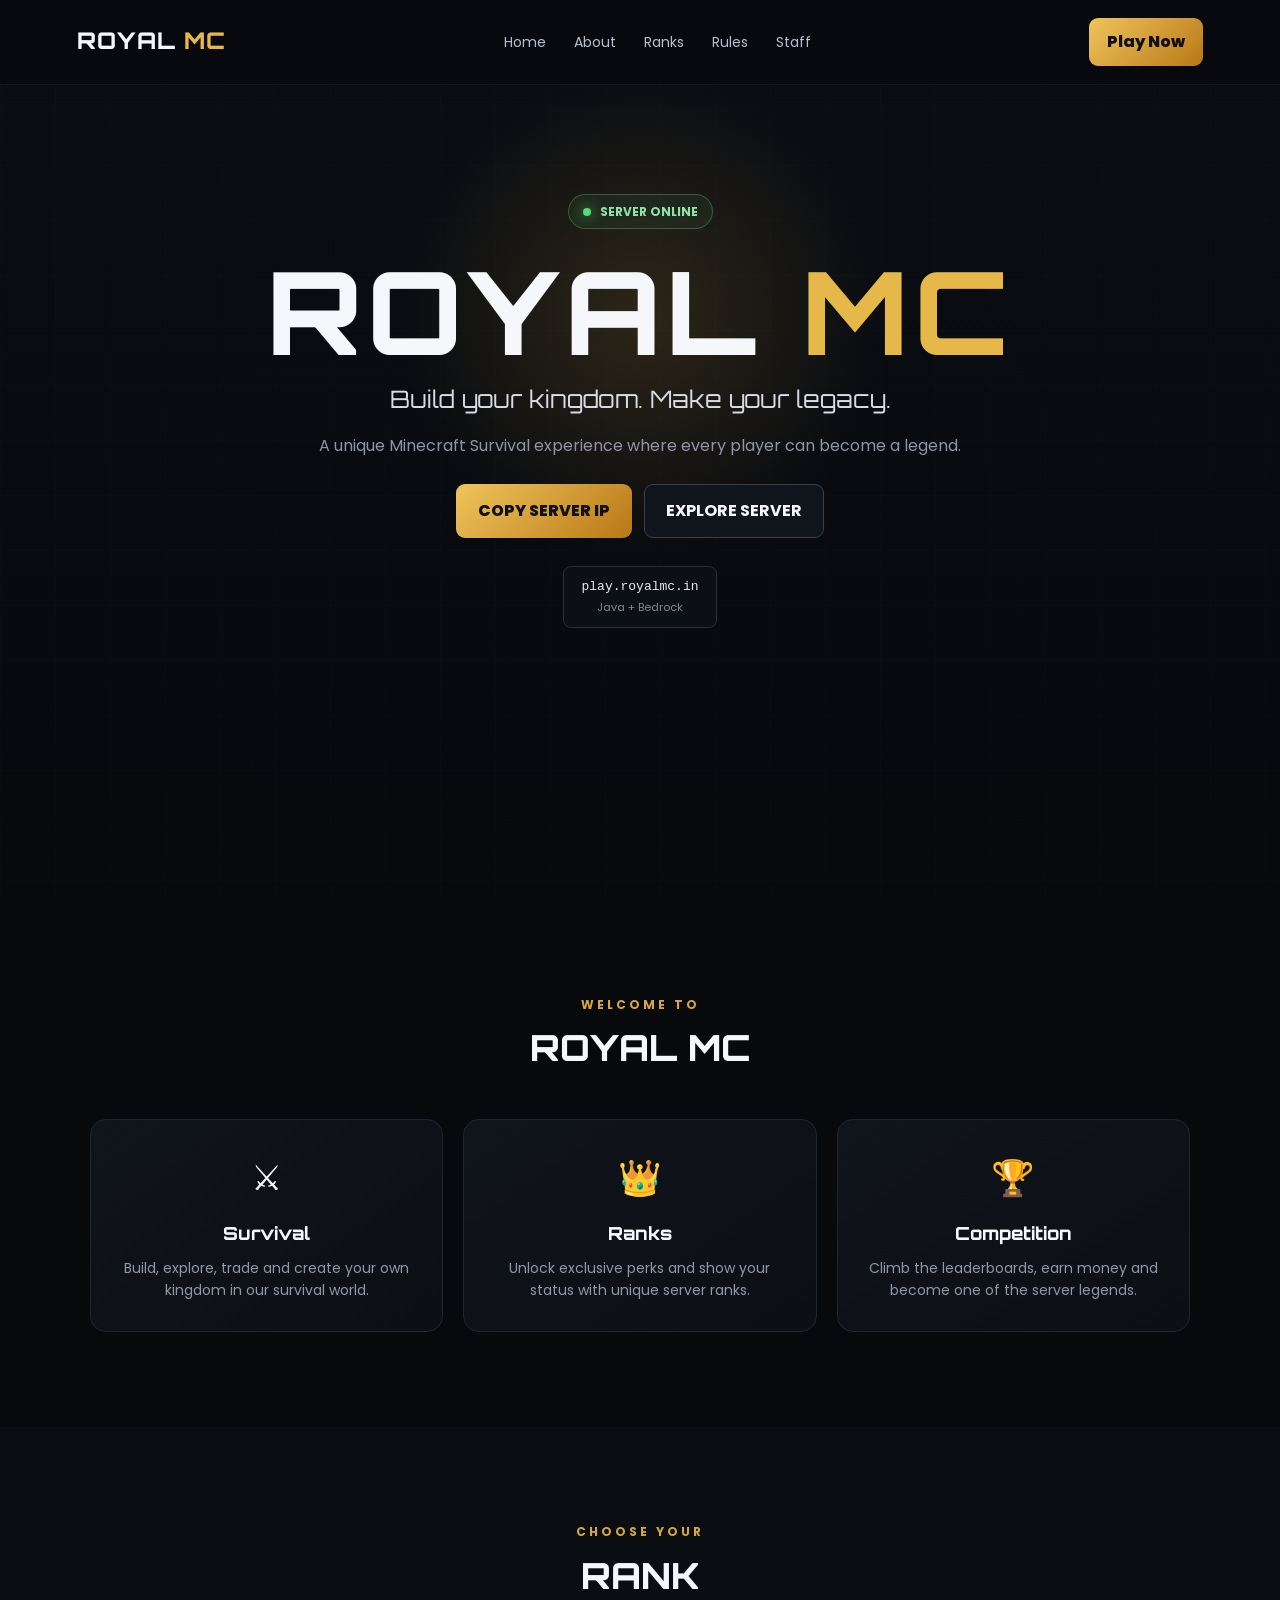
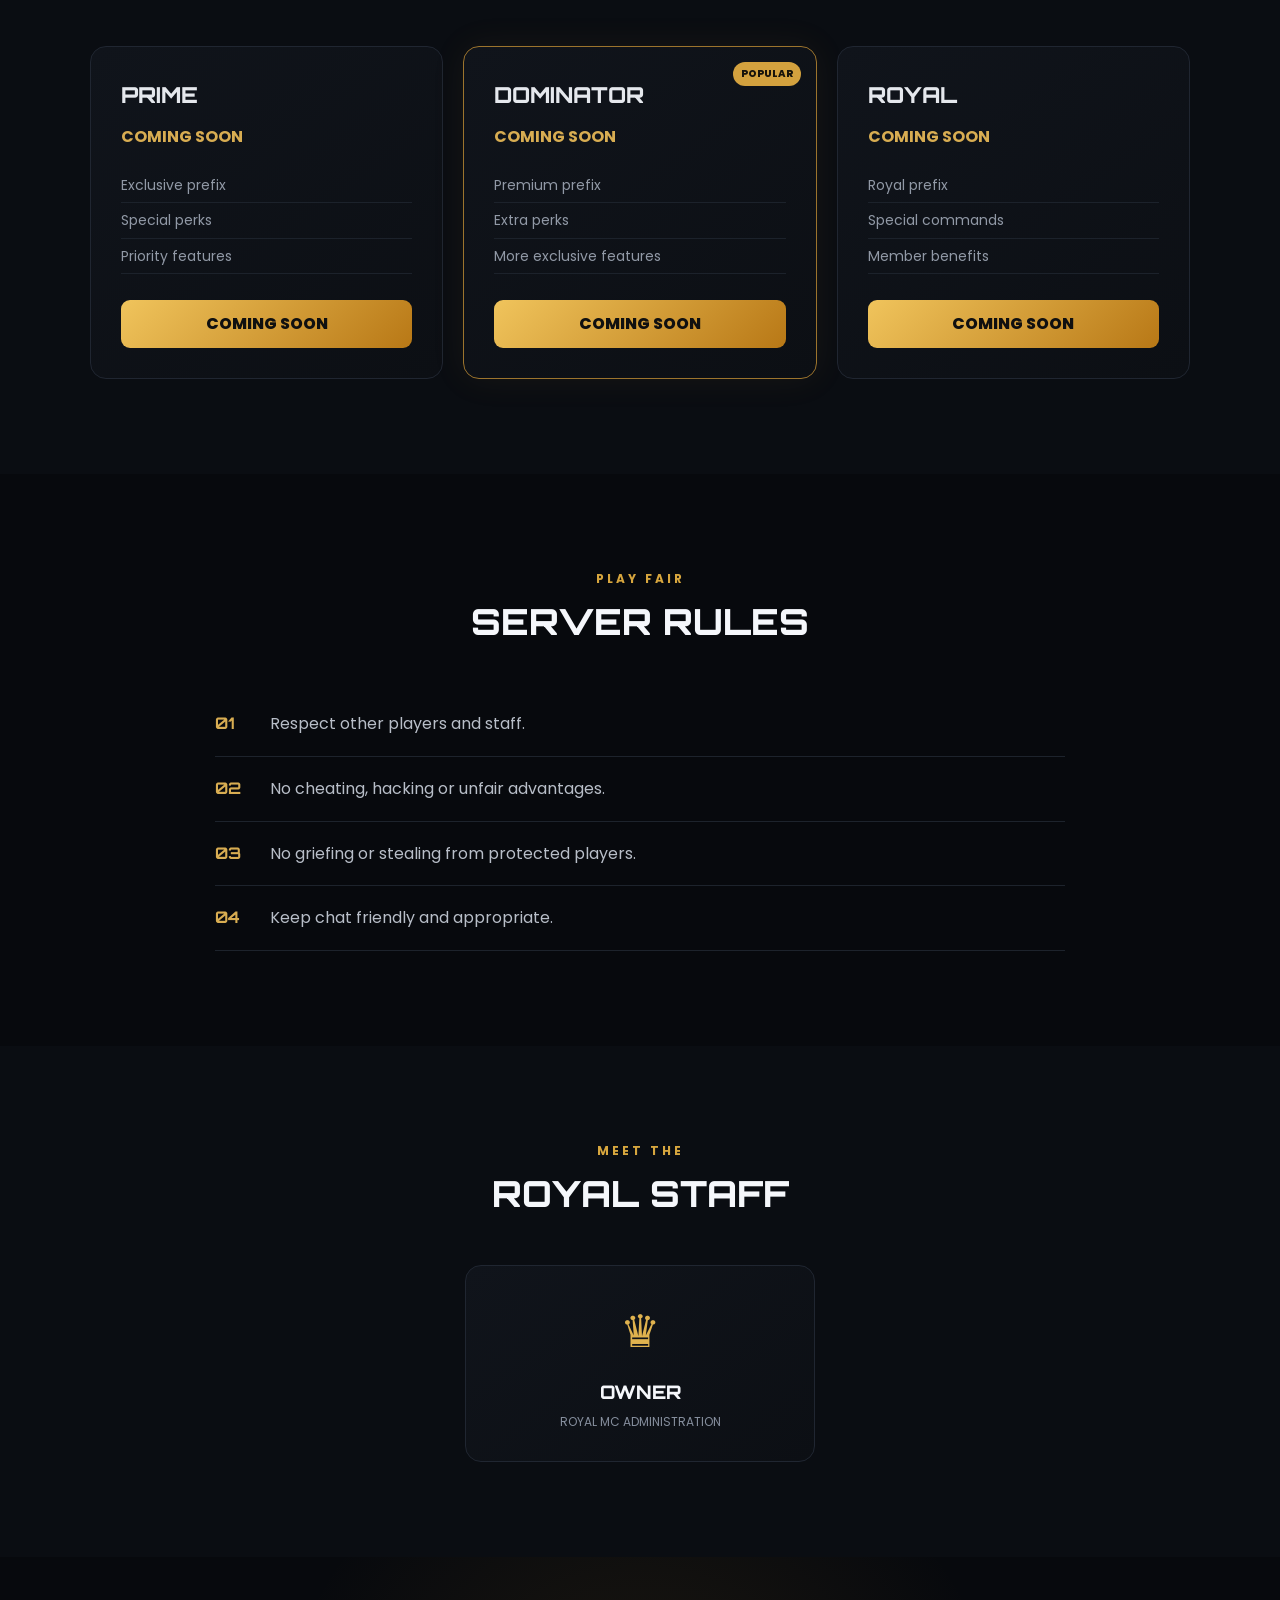
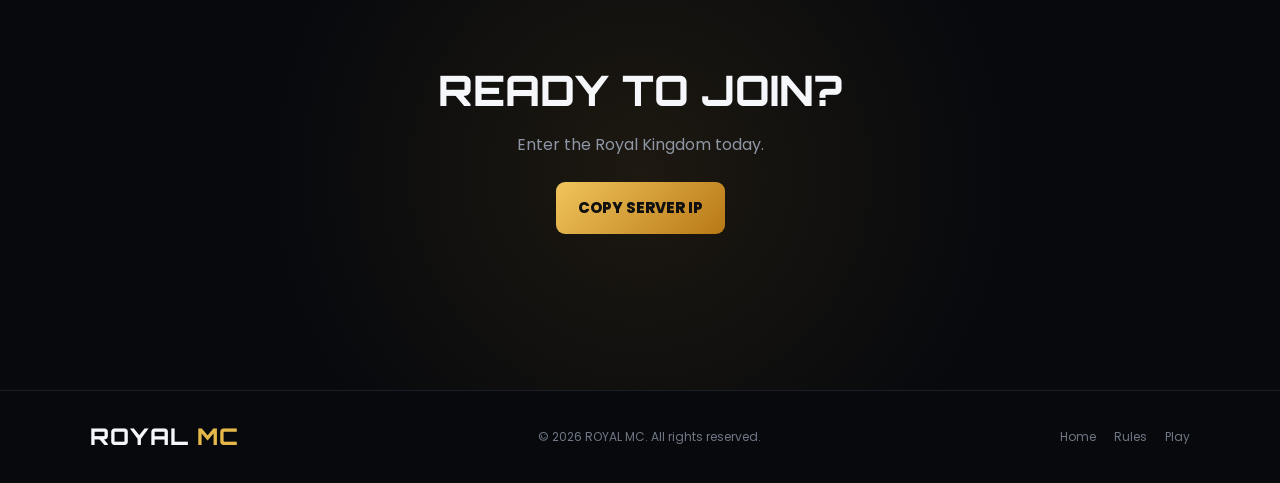
==== index.html @ 7036af90 "Add files via upload" ====
<!DOCTYPE html>
<html lang="en">
<head>
  <meta charset="UTF-8">
  <meta name="viewport" content="width=device-width, initial-scale=1.0">
  <meta name="description" content="ROYAL MC - Minecraft Survival Server">
  <title>ROYAL MC | Minecraft Server</title>
  <link rel="stylesheet" href="style.css">
</head>
<body>
  <header class="navbar">
    <a class="logo" href="#home">ROYAL <span>MC</span></a>
    <nav>
      <a href="#home">Home</a>
      <a href="#about">About</a>
      <a href="#ranks">Ranks</a>
      <a href="#rules">Rules</a>
      <a href="#staff">Staff</a>
    </nav>
    <a class="nav-btn" href="#play">Play Now</a>
  </header>

  <main>
    <section id="home" class="hero">
      <div class="hero-content">
        <div class="status"><span></span> SERVER ONLINE</div>
        <h1>ROYAL <span>MC</span></h1>
        <p class="tagline">Build your kingdom. Make your legacy.</p>
        <p class="subtext">A unique Minecraft Survival experience where every player can become a legend.</p>
        <div class="buttons">
          <button class="primary" onclick="copyIP()">COPY SERVER IP</button>
          <a class="secondary" href="#about">EXPLORE SERVER</a>
        </div>
        <div class="server-ip">
          <span id="serverIP">play.royalmc.in</span>
          <small>Java + Bedrock</small>
        </div>
      </div>
      <div class="hero-glow"></div>
    </section>

    <section id="about" class="section">
      <div class="section-title">
        <p>WELCOME TO</p>
        <h2>ROYAL MC</h2>
      </div>
      <div class="cards">
        <article class="card">
          <div class="icon">⚔</div>
          <h3>Survival</h3>
          <p>Build, explore, trade and create your own kingdom in our survival world.</p>
        </article>
        <article class="card">
          <div class="icon">👑</div>
          <h3>Ranks</h3>
          <p>Unlock exclusive perks and show your status with unique server ranks.</p>
        </article>
        <article class="card">
          <div class="icon">🏆</div>
          <h3>Competition</h3>
          <p>Climb the leaderboards, earn money and become one of the server legends.</p>
        </article>
      </div>
    </section>

    <section id="ranks" class="section alt">
      <div class="section-title">
        <p>CHOOSE YOUR</p>
        <h2>RANK</h2>
      </div>
      <div class="rank-grid">
        <div class="rank-card">
          <h3>PRIME</h3>
          <p class="rank-price">COMING SOON</p>
          <ul><li>Exclusive prefix</li><li>Special perks</li><li>Priority features</li></ul>
          <button onclick="comingSoon()">COMING SOON</button>
        </div>
        <div class="rank-card featured">
          <div class="badge">POPULAR</div>
          <h3>DOMINATOR</h3>
          <p class="rank-price">COMING SOON</p>
          <ul><li>Premium prefix</li><li>Extra perks</li><li>More exclusive features</li></ul>
          <button onclick="comingSoon()">COMING SOON</button>
        </div>
        <div class="rank-card">
          <h3>ROYAL</h3>
          <p class="rank-price">COMING SOON</p>
          <ul><li>Royal prefix</li><li>Special commands</li><li>Member benefits</li></ul>
          <button onclick="comingSoon()">COMING SOON</button>
        </div>
      </div>
    </section>

    <section id="rules" class="section">
      <div class="section-title">
        <p>PLAY FAIR</p>
        <h2>SERVER RULES</h2>
      </div>
      <div class="rules">
        <div><b>01</b><span>Respect other players and staff.</span></div>
        <div><b>02</b><span>No cheating, hacking or unfair advantages.</span></div>
        <div><b>03</b><span>No griefing or stealing from protected players.</span></div>
        <div><b>04</b><span>Keep chat friendly and appropriate.</span></div>
      </div>
    </section>

    <section id="staff" class="section alt">
      <div class="section-title">
        <p>MEET THE</p>
        <h2>ROYAL STAFF</h2>
      </div>
      <div class="staff-card">
        <div class="crown">♛</div>
        <h3>OWNER</h3>
        <p>ROYAL MC ADMINISTRATION</p>
      </div>
    </section>

    <section id="play" class="join-section">
      <h2>READY TO JOIN?</h2>
      <p>Enter the Royal Kingdom today.</p>
      <button class="primary big" onclick="copyIP()">COPY SERVER IP</button>
      <p class="copied" id="copied"></p>
    </section>
  </main>

  <footer>
    <div class="logo">ROYAL <span>MC</span></div>
    <p>© 2026 ROYAL MC. All rights reserved.</p>
    <div class="footer-links">
      <a href="#home">Home</a>
      <a href="#rules">Rules</a>
      <a href="#play">Play</a>
    </div>
  </footer>

  <script src="script.js"></script>
</body>
</html>
---- style.css ----
@import url('https://fonts.googleapis.com/css2?family=Orbitron:wght@500;700;800;900&family=Poppins:wght@400;500;600;700&display=swap');

* { box-sizing: border-box; margin: 0; padding: 0; }
html { scroll-behavior: smooth; }
body {
  font-family: Poppins, sans-serif;
  background: #07090d;
  color: #f5f7fb;
  line-height: 1.6;
}
a { color: inherit; text-decoration: none; }
button { font: inherit; cursor: pointer; border: 0; }

.navbar {
  position: fixed; top: 0; width: 100%; z-index: 10;
  display: flex; align-items: center; justify-content: space-between;
  padding: 18px 6%;
  background: rgba(7,9,13,.78);
  backdrop-filter: blur(14px);
  border-bottom: 1px solid rgba(255,255,255,.06);
}
.logo, h1, h2, h3 { font-family: Orbitron, sans-serif; font-weight: 800; }
.logo { font-size: 23px; letter-spacing: 1px; }
.logo span, h1 span { color: #e6b84a; }
nav { display: flex; gap: 28px; }
nav a { color: #b8becb; font-size: 14px; transition: .25s; }
nav a:hover { color: #fff; }
.nav-btn, .primary, .rank-card button {
  background: linear-gradient(135deg,#f0c45c,#b87816);
  color: #101010;
  font-weight: 800;
  border-radius: 9px;
  padding: 11px 18px;
}
.hero {
  min-height: 100vh; display: grid; place-items: center; text-align: center;
  padding: 130px 20px 80px; position: relative; overflow: hidden;
  background:
    radial-gradient(circle at 50% 35%, rgba(210,160,50,.18), transparent 28%),
    linear-gradient(180deg,#0a0d13 0%,#07090d 100%);
}
.hero:before {
  content:""; position:absolute; inset:0; opacity:.12;
  background-image: linear-gradient(rgba(255,255,255,.08) 1px,transparent 1px),
                    linear-gradient(90deg,rgba(255,255,255,.08) 1px,transparent 1px);
  background-size: 55px 55px;
}
.hero-content { position: relative; z-index: 1; max-width: 850px; }
.status {
  display:inline-flex; gap:9px; align-items:center; padding:7px 14px;
  border:1px solid rgba(100,220,130,.3); border-radius:99px;
  background:rgba(80,190,110,.08); color:#91e5a4; font-size:12px; font-weight:700;
}
.status span { width:8px; height:8px; border-radius:50%; background:#55dc75; box-shadow:0 0 14px #55dc75; }
h1 { font-size: clamp(54px,11vw,115px); line-height:1.05; margin:22px 0 8px; letter-spacing:5px; }
.tagline { font-family: Orbitron; font-size:clamp(16px,2.5vw,24px); color:#d7dbe3; }
.subtext { max-width:650px; margin:15px auto 25px; color:#8e96a5; }
.buttons { display:flex; justify-content:center; gap:12px; flex-wrap:wrap; }
.primary { padding:14px 22px; }
.secondary {
  padding:13px 21px; border:1px solid #39404d; border-radius:9px;
  background:#10141b; font-weight:700;
}
.server-ip {
  margin:28px auto 0; width:max-content; max-width:90%;
  padding:10px 17px; border:1px solid #282e38; border-radius:8px;
  background:#0c1016; color:#e7eaf0; font-family:monospace;
}
.server-ip small { display:block; color:#7e8795; font-family:Poppins; font-size:11px; margin-top:2px; }
.section { padding:95px 7%; }
.alt { background:#0a0d12; }
.section-title { text-align:center; margin-bottom:42px; }
.section-title p { color:#d7a63e; font-size:12px; letter-spacing:3px; font-weight:700; }
.section-title h2 { font-size:36px; margin-top:5px; }
.cards, .rank-grid {
  max-width:1100px; margin:auto; display:grid; grid-template-columns:repeat(3,1fr); gap:20px;
}
.card, .rank-card, .staff-card {
  background:linear-gradient(145deg,#10141b,#0c0f14);
  border:1px solid #202631; border-radius:16px; padding:30px;
}
.card { text-align:center; transition:.25s; }
.card:hover { transform:translateY(-6px); border-color:#6e572b; }
.icon { font-size:35px; margin-bottom:13px; }
.card h3 { font-size:18px; margin-bottom:9px; }
.card p { color:#8f98a7; font-size:14px; }
.rank-card { position:relative; }
.rank-card h3 { color:#e5e8ed; font-size:22px; }
.rank-price { color:#d8ad52; font-weight:700; margin:12px 0; }
.rank-card ul { list-style:none; color:#9199a6; font-size:14px; margin:18px 0; }
.rank-card li { padding:6px 0; border-bottom:1px solid #1c222b; }
.rank-card button { width:100%; margin-top:8px; }
.featured { border-color:#9c742d; box-shadow:0 0 35px rgba(190,140,45,.08); }
.badge { position:absolute; top:15px; right:15px; font-size:10px; padding:4px 8px; border-radius:20px; background:#d3a13e; color:#17130b; font-weight:800; }
.rules { max-width:850px; margin:auto; }
.rules div { display:flex; align-items:center; gap:20px; padding:19px 0; border-bottom:1px solid #1d232c; }
.rules b { color:#d8ad52; font-family:Orbitron; min-width:35px; }
.rules span { color:#b8bec8; }
.staff-card { max-width:350px; margin:auto; text-align:center; }
.crown { font-size:45px; color:#dfb24e; }
.staff-card h3 { margin:10px 0 4px; }
.staff-card p { color:#858e9d; font-size:12px; }
.join-section {
  text-align:center; padding:100px 20px;
  background:radial-gradient(circle,rgba(180,130,40,.13),transparent 55%);
}
.join-section h2 { font-size:42px; }
.join-section p { color:#8e96a5; margin:8px 0 24px; }
.big { font-size:15px; }
.copied { color:#76db8d !important; min-height:24px; }
footer {
  padding:28px 7%; border-top:1px solid #1b2028; display:flex;
  justify-content:space-between; align-items:center; gap:20px; flex-wrap:wrap;
}
footer p, .footer-links { color:#6f7784; font-size:12px; }
.footer-links { display:flex; gap:18px; }
@media(max-width:800px) {
  nav { display:none; }
  .cards, .rank-grid { grid-template-columns:1fr; max-width:500px; }
  .navbar { padding:15px 5%; }
  .section { padding:75px 5%; }
  h1 { letter-spacing:2px; }
  footer { justify-content:center; text-align:center; }
}
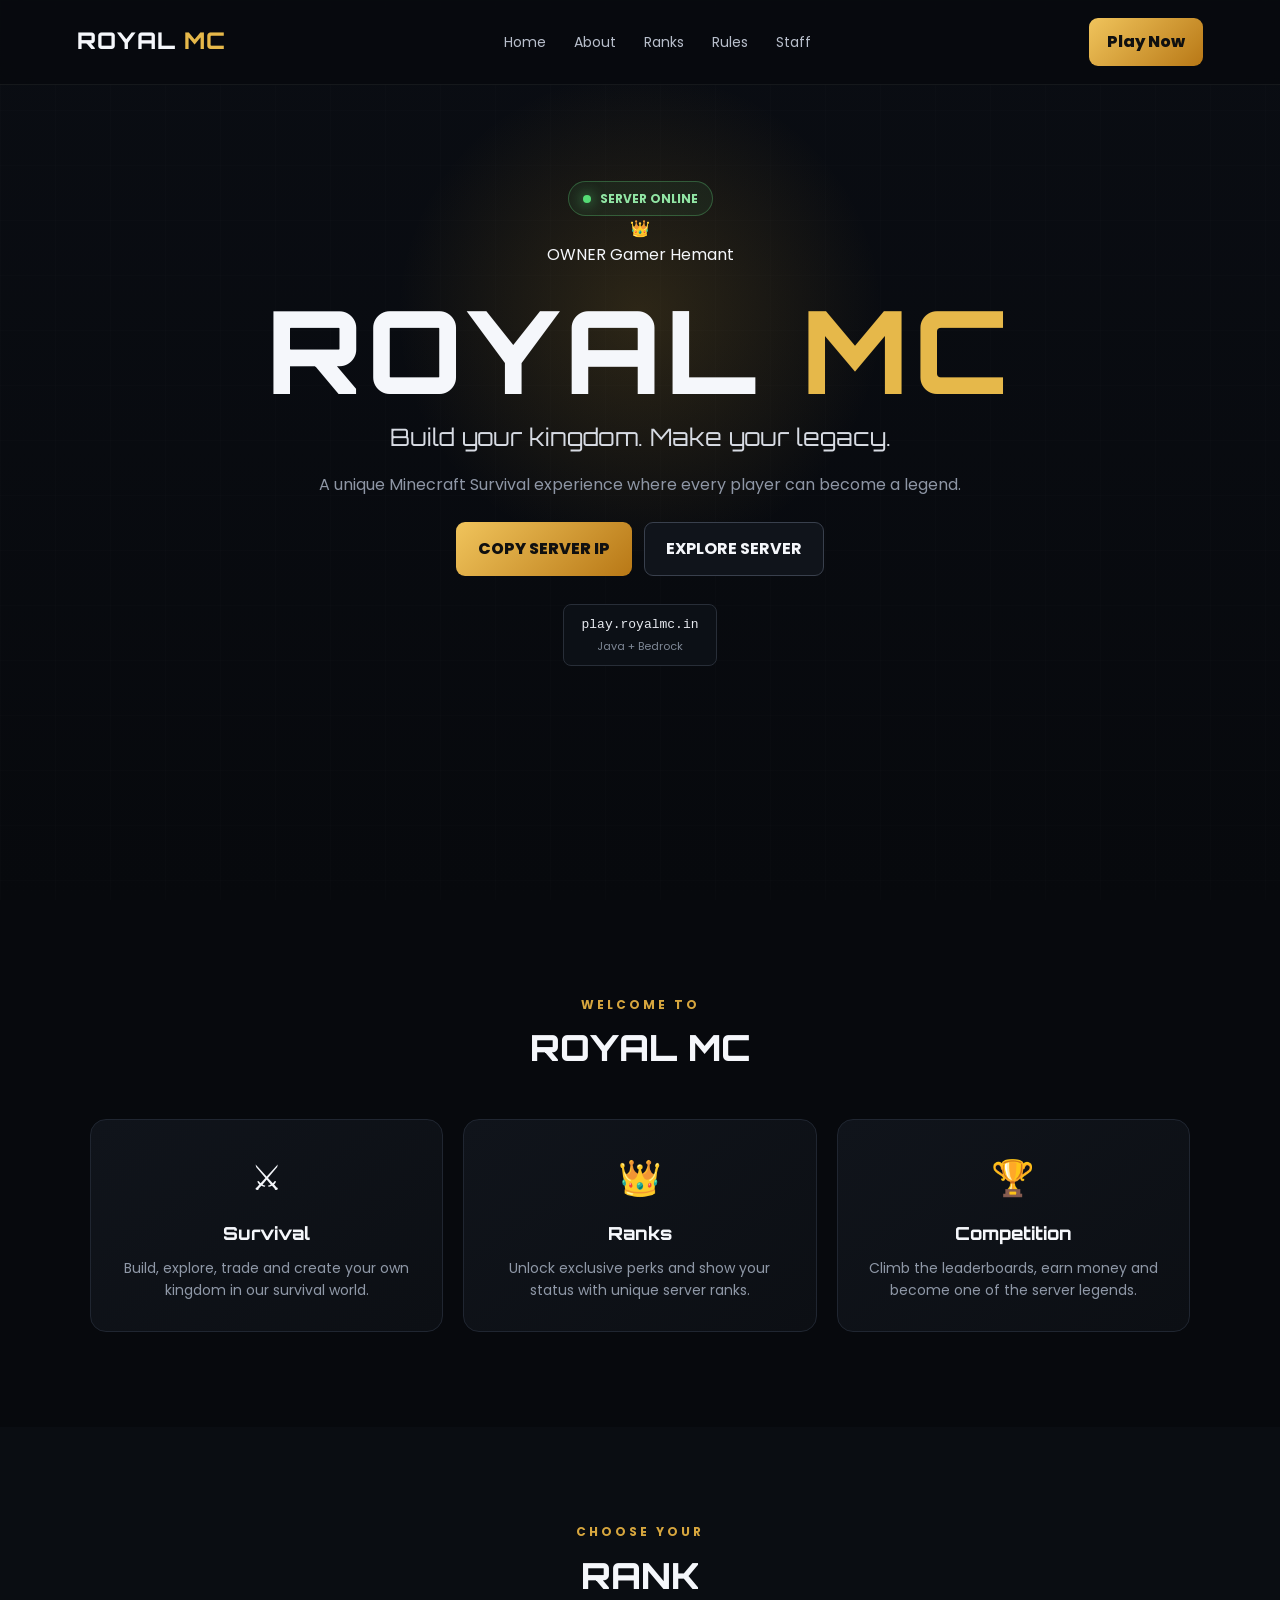
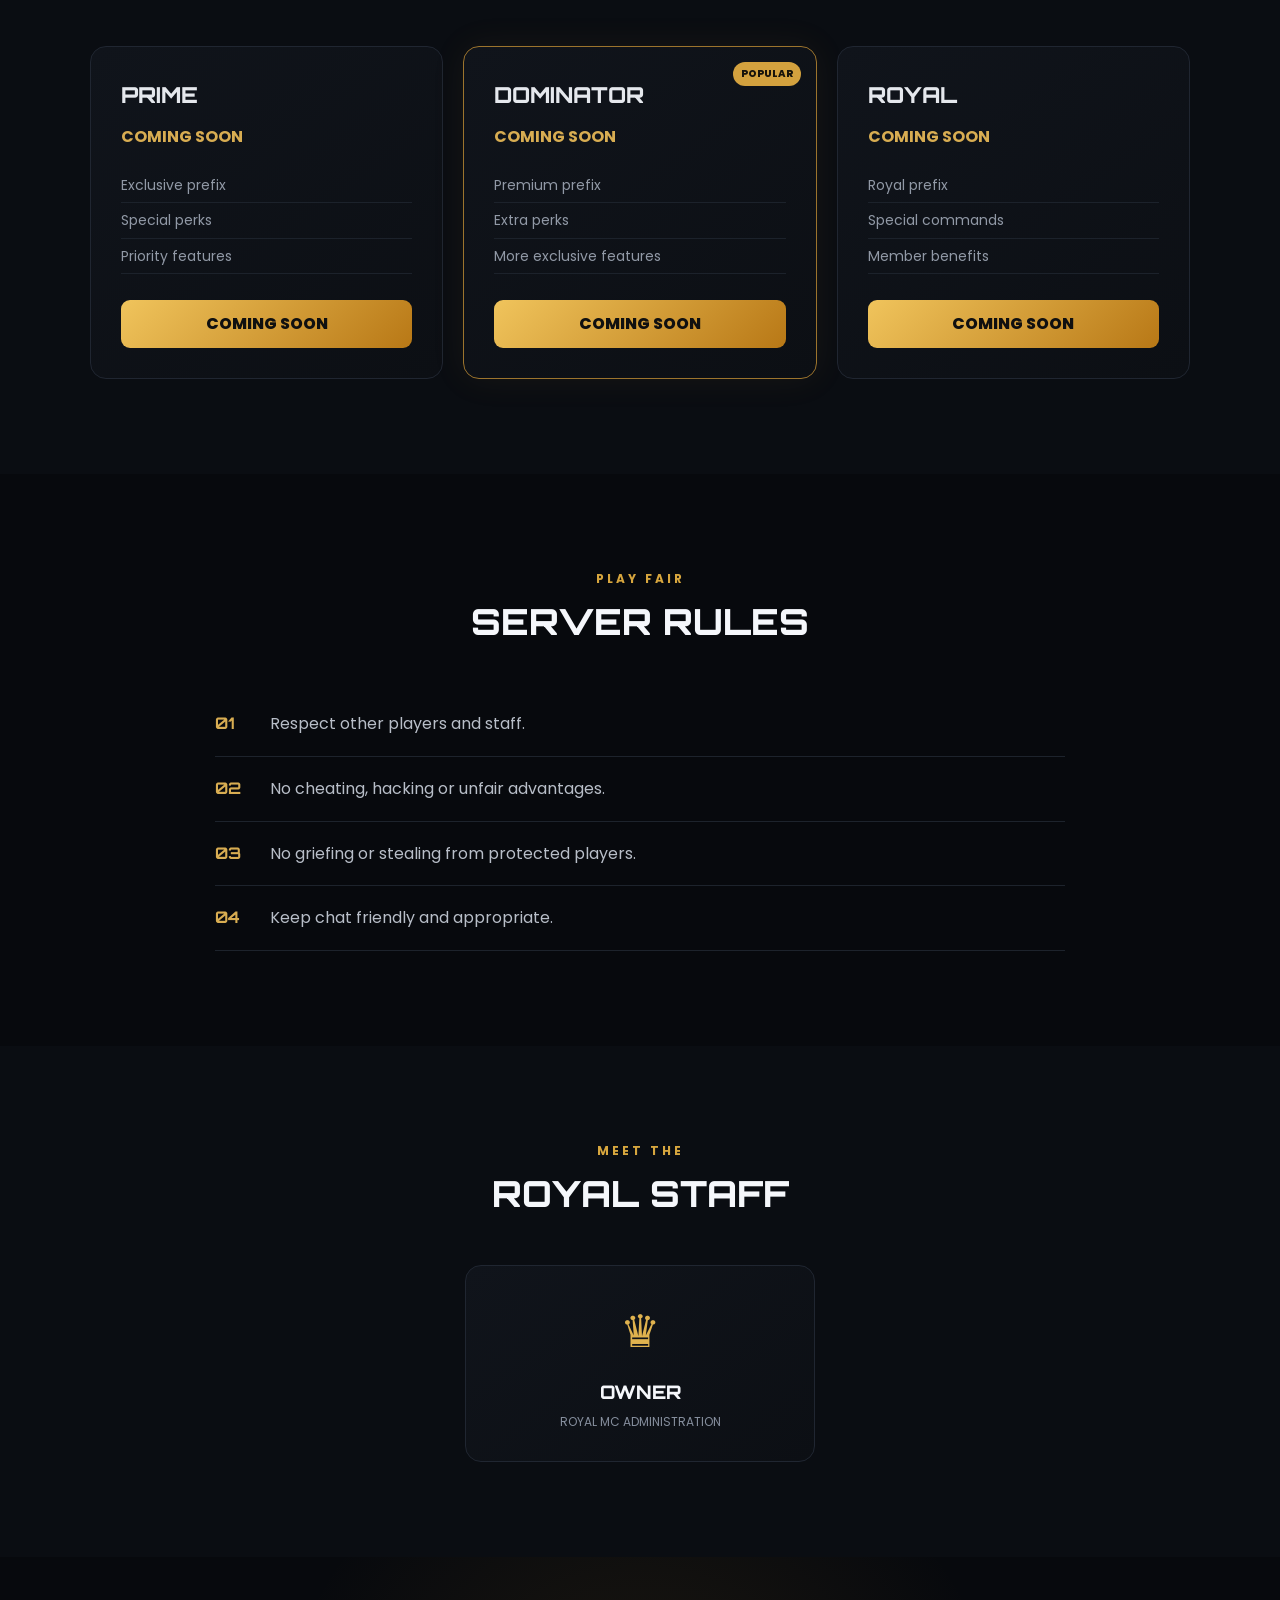
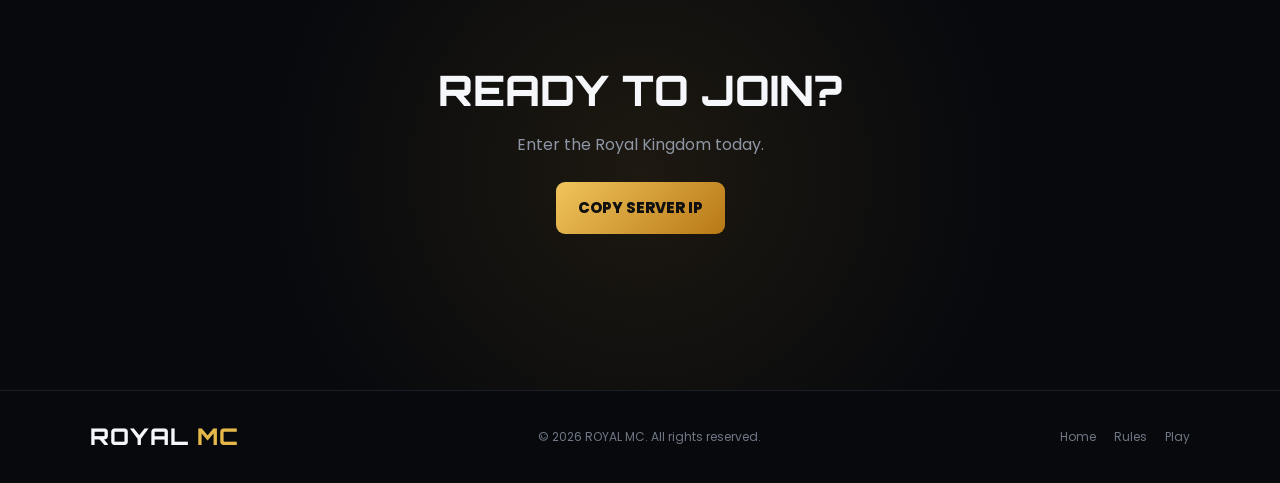
==== commit bc0c8158: "Update index.html" ====
--- a/index.html
+++ b/index.html
@@ -24,6 +24,13 @@
     <section id="home" class="hero">
       <div class="hero-content">
         <div class="status"><span></span> SERVER ONLINE</div>
+       <div class="owner-badge">
+  <div class="owner-crown">👑</div>
+  <div class="owner-info">
+    <span class="owner-title">OWNER</span>
+    <span class="owner-name">Gamer Hemant</span>
+  </div>
+       </div>
         <h1>ROYAL <span>MC</span></h1>
         <p class="tagline">Build your kingdom. Make your legacy.</p>
         <p class="subtext">A unique Minecraft Survival experience where every player can become a legend.</p>
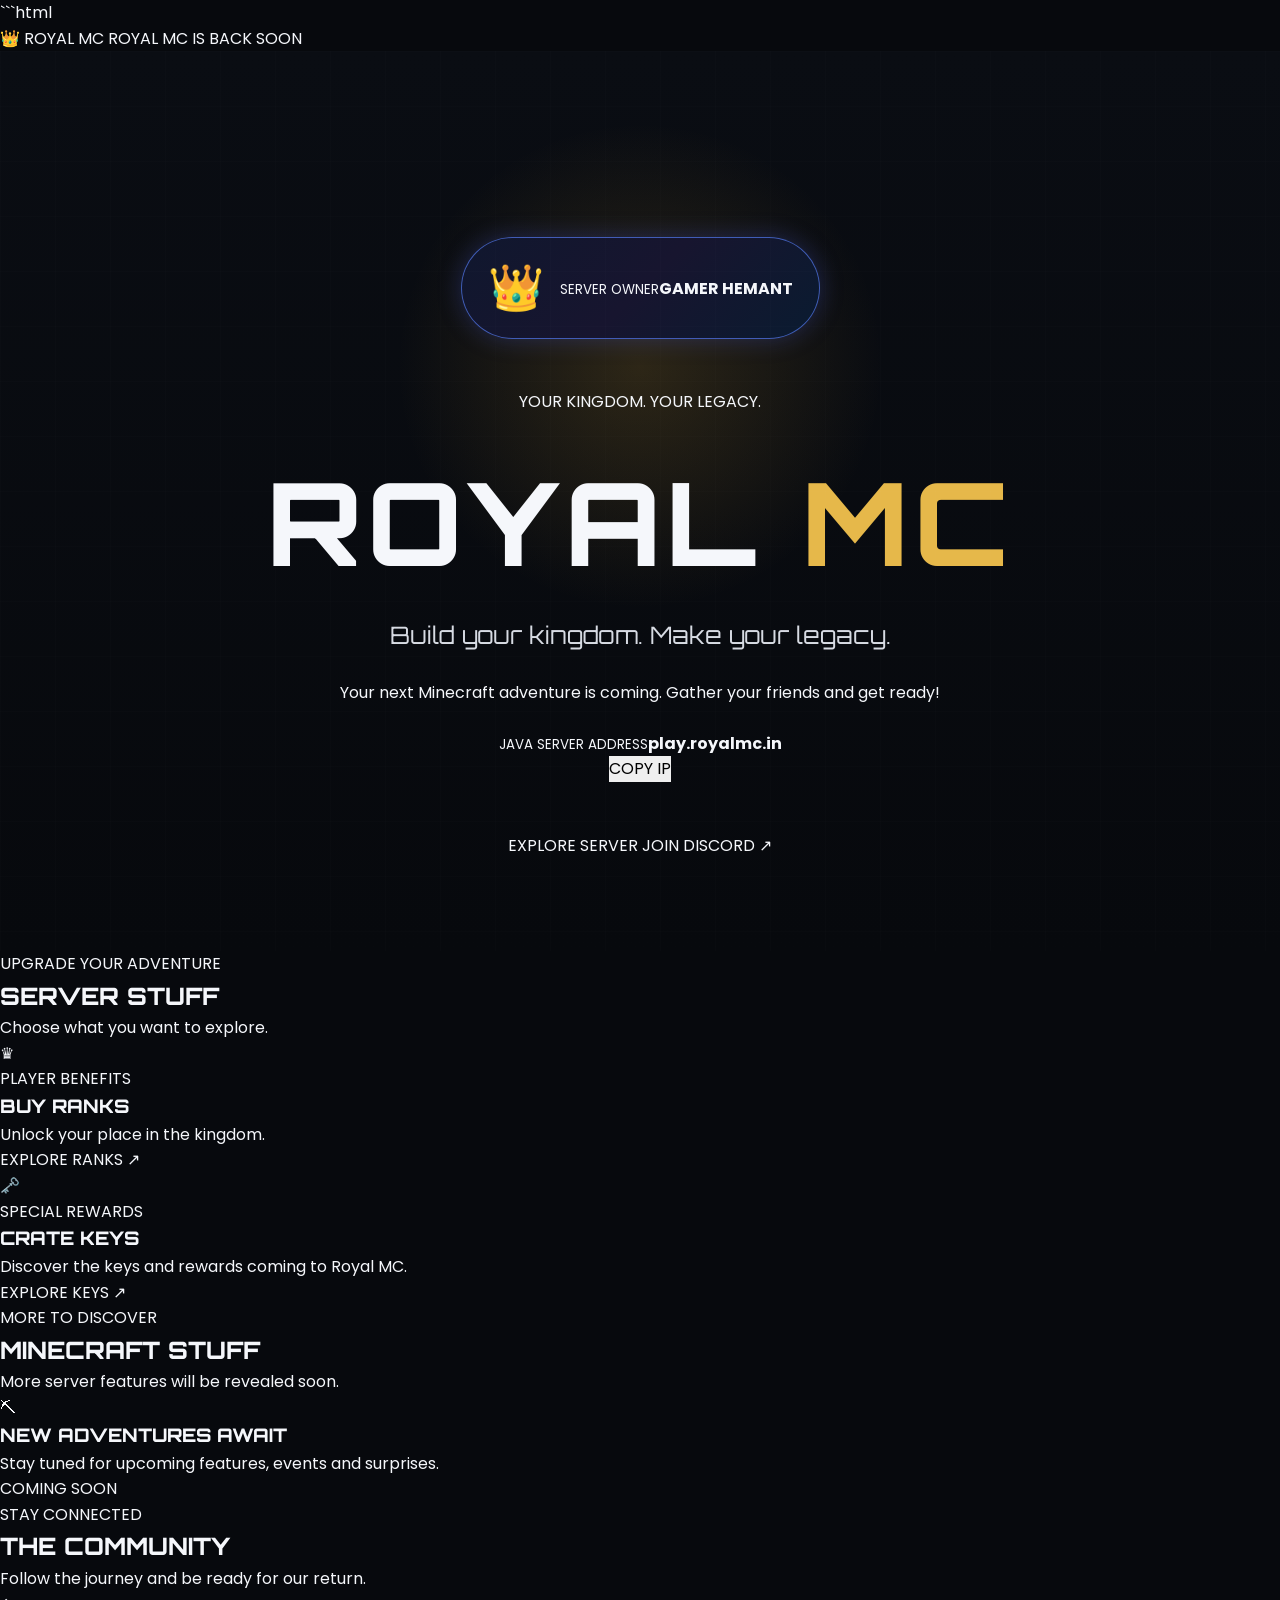
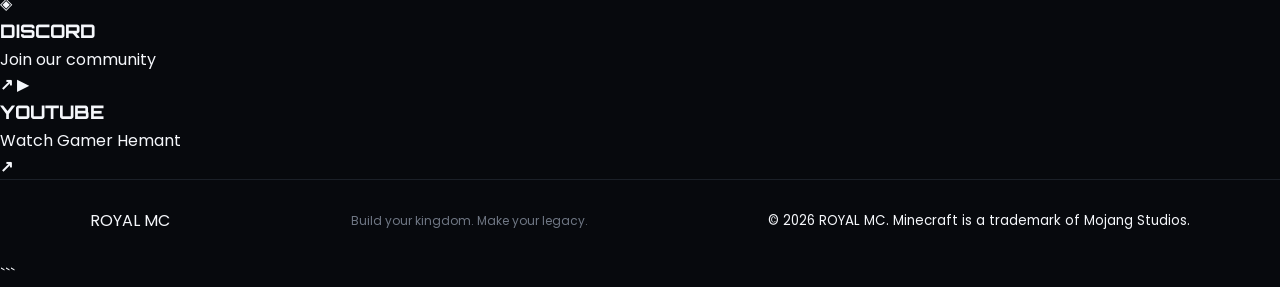
==== commit 413ab520: "Update index.html" ====
--- a/index.html
+++ b/index.html
@@ -1,146 +1,75 @@
+```html
 <!DOCTYPE html>
 <html lang="en">
 <head>
   <meta charset="UTF-8">
   <meta name="viewport" content="width=device-width, initial-scale=1.0">
-  <meta name="description" content="ROYAL MC - Minecraft Survival Server">
-  <title>ROYAL MC | Minecraft Server</title>
+  <meta name="theme-color" content="#080b14">
+  <title>ROYAL MC | Official Minecraft Server</title>
   <link rel="stylesheet" href="style.css">
 </head>
 <body>
-  <header class="navbar">
-    <a class="logo" href="#home">ROYAL <span>MC</span></a>
-    <nav>
-      <a href="#home">Home</a>
-      <a href="#about">About</a>
-      <a href="#ranks">Ranks</a>
-      <a href="#rules">Rules</a>
-      <a href="#staff">Staff</a>
-    </nav>
-    <a class="nav-btn" href="#play">Play Now</a>
+  <header class="topbar">
+    <a class="brand" href="index.html">👑 ROYAL <span>MC</span></a>
+    <span class="online-tag"><i></i> ROYAL MC IS BACK SOON</span>
   </header>
 
   <main>
-    <section id="home" class="hero">
-      <div class="hero-content">
-        <div class="status"><span></span> SERVER ONLINE</div>
-       <div class="owner-badge">
-  <div class="owner-crown">👑</div>
-  <div class="owner-info">
-    <span class="owner-title">OWNER</span>
-    <span class="owner-name">Gamer Hemant</span>
-  </div>
-       </div>
-        <h1>ROYAL <span>MC</span></h1>
-        <p class="tagline">Build your kingdom. Make your legacy.</p>
-        <p class="subtext">A unique Minecraft Survival experience where every player can become a legend.</p>
-        <div class="buttons">
-          <button class="primary" onclick="copyIP()">COPY SERVER IP</button>
-          <a class="secondary" href="#about">EXPLORE SERVER</a>
-        </div>
-        <div class="server-ip">
-          <span id="serverIP">play.royalmc.in</span>
-          <small>Java + Bedrock</small>
-        </div>
+    <section class="hero">
+      <div class="hero-glow"></div>
+      <div class="owner-badge">
+        <span class="crown">👑</span>
+        <div><small>SERVER OWNER</small><strong>GAMER HEMANT</strong></div>
       </div>
-      <div class="hero-glow"></div>
-    </section>
 
-    <section id="about" class="section">
-      <div class="section-title">
-        <p>WELCOME TO</p>
-        <h2>ROYAL MC</h2>
+      <p class="eyebrow">YOUR KINGDOM. YOUR LEGACY.</p>
+      <h1>ROYAL <span>MC</span></h1>
+      <p class="tagline">Build your kingdom. Make your legacy.</p>
+      <p class="intro">Your next Minecraft adventure is coming. Gather your friends and get ready!</p>
+
+      <div class="server-box">
+        <div><small>JAVA SERVER ADDRESS</small><strong id="server-ip">play.royalmc.in</strong></div>
+        <button id="copy-ip" class="primary-btn">COPY IP</button>
       </div>
-      <div class="cards">
-        <article class="card">
-          <div class="icon">⚔</div>
-          <h3>Survival</h3>
-          <p>Build, explore, trade and create your own kingdom in our survival world.</p>
-        </article>
-        <article class="card">
-          <div class="icon">👑</div>
-          <h3>Ranks</h3>
-          <p>Unlock exclusive perks and show your status with unique server ranks.</p>
-        </article>
-        <article class="card">
-          <div class="icon">🏆</div>
-          <h3>Competition</h3>
-          <p>Climb the leaderboards, earn money and become one of the server legends.</p>
-        </article>
+      <p id="copy-message" class="copy-message" aria-live="polite"></p>
+
+      <div class="hero-links">
+        <a href="#server-stuff" class="primary-btn">EXPLORE SERVER</a>
+        <a href="https://discord.gg/KZwjVbQU3" target="_blank" rel="noopener noreferrer" class="outline-btn">JOIN DISCORD ↗</a>
       </div>
     </section>
 
-    <section id="ranks" class="section alt">
-      <div class="section-title">
-        <p>CHOOSE YOUR</p>
-        <h2>RANK</h2>
-      </div>
-      <div class="rank-grid">
-        <div class="rank-card">
-          <h3>PRIME</h3>
-          <p class="rank-price">COMING SOON</p>
-          <ul><li>Exclusive prefix</li><li>Special perks</li><li>Priority features</li></ul>
-          <button onclick="comingSoon()">COMING SOON</button>
-        </div>
-        <div class="rank-card featured">
-          <div class="badge">POPULAR</div>
-          <h3>DOMINATOR</h3>
-          <p class="rank-price">COMING SOON</p>
-          <ul><li>Premium prefix</li><li>Extra perks</li><li>More exclusive features</li></ul>
-          <button onclick="comingSoon()">COMING SOON</button>
-        </div>
-        <div class="rank-card">
-          <h3>ROYAL</h3>
-          <p class="rank-price">COMING SOON</p>
-          <ul><li>Royal prefix</li><li>Special commands</li><li>Member benefits</li></ul>
-          <button onclick="comingSoon()">COMING SOON</button>
-        </div>
+    <section class="category-section" id="server-stuff">
+      <div class="section-heading"><p class="eyebrow">UPGRADE YOUR ADVENTURE</p><h2>SERVER <span>STUFF</span></h2><p>Choose what you want to explore.</p></div>
+      <div class="category-grid">
+        <a class="category-card" href="ranks.html">
+          <div class="card-icon">♛</div><span class="card-label">PLAYER BENEFITS</span>
+          <h3>BUY RANKS</h3><p>Unlock your place in the kingdom.</p><span class="card-link">EXPLORE RANKS ↗</span>
+        </a>
+        <a class="category-card" href="keys.html">
+          <div class="card-icon">🗝️</div><span class="card-label">SPECIAL REWARDS</span>
+          <h3>CRATE KEYS</h3><p>Discover the keys and rewards coming to Royal MC.</p><span class="card-link">EXPLORE KEYS ↗</span>
+        </a>
       </div>
     </section>
 
-    <section id="rules" class="section">
-      <div class="section-title">
-        <p>PLAY FAIR</p>
-        <h2>SERVER RULES</h2>
-      </div>
-      <div class="rules">
-        <div><b>01</b><span>Respect other players and staff.</span></div>
-        <div><b>02</b><span>No cheating, hacking or unfair advantages.</span></div>
-        <div><b>03</b><span>No griefing or stealing from protected players.</span></div>
-        <div><b>04</b><span>Keep chat friendly and appropriate.</span></div>
-      </div>
+    <section class="category-section" id="minecraft-stuff">
+      <div class="section-heading"><p class="eyebrow">MORE TO DISCOVER</p><h2>MINECRAFT <span>STUFF</span></h2><p>More server features will be revealed soon.</p></div>
+      <div class="feature-card"><span class="feature-icon">⛏</span><div><h3>NEW ADVENTURES AWAIT</h3><p>Stay tuned for upcoming features, events and surprises.</p></div><span class="coming">COMING SOON</span></div>
     </section>
 
-    <section id="staff" class="section alt">
-      <div class="section-title">
-        <p>MEET THE</p>
-        <h2>ROYAL STAFF</h2>
+    <section class="category-section community" id="community">
+      <div class="section-heading"><p class="eyebrow">STAY CONNECTED</p><h2>THE <span>COMMUNITY</span></h2><p>Follow the journey and be ready for our return.</p></div>
+      <div class="social-grid">
+        <a class="social-card discord" href="https://discord.gg/KZwjVbQU3" target="_blank" rel="noopener noreferrer"><span>◈</span><div><h3>DISCORD</h3><p>Join our community</p></div><b>↗</b></a>
+        <a class="social-card youtube" href="https://youtube.com/@gamerhemant8" target="_blank" rel="noopener noreferrer"><span>▶</span><div><h3>YOUTUBE</h3><p>Watch Gamer Hemant</p></div><b>↗</b></a>
       </div>
-      <div class="staff-card">
-        <div class="crown">♛</div>
-        <h3>OWNER</h3>
-        <p>ROYAL MC ADMINISTRATION</p>
-      </div>
-    </section>
-
-    <section id="play" class="join-section">
-      <h2>READY TO JOIN?</h2>
-      <p>Enter the Royal Kingdom today.</p>
-      <button class="primary big" onclick="copyIP()">COPY SERVER IP</button>
-      <p class="copied" id="copied"></p>
     </section>
   </main>
 
-  <footer>
-    <div class="logo">ROYAL <span>MC</span></div>
-    <p>© 2026 ROYAL MC. All rights reserved.</p>
-    <div class="footer-links">
-      <a href="#home">Home</a>
-      <a href="#rules">Rules</a>
-      <a href="#play">Play</a>
-    </div>
-  </footer>
-
+  <footer><a class="brand" href="index.html">ROYAL <span>MC</span></a><p>Build your kingdom. Make your legacy.</p><small>© 2026 ROYAL MC. Minecraft is a trademark of Mojang Studios.</small></footer>
   <script src="script.js"></script>
 </body>
 </html>
+```
+
--- a/style.css
+++ b/style.css
@@ -122,3 +122,71 @@
   h1 { letter-spacing:2px; }
   footer { justify-content:center; text-align:center; }
 }
+.owner-badge {
+  display: inline-flex;
+  align-items: center;
+  gap: 16px;
+  margin: 18px 0 24px;
+  padding: 14px 26px;
+  border: 1px solid rgba(90, 130, 255, 0.65);
+  border-radius: 60px;
+  background: linear-gradient(135deg, #10172e, #17152f, #0a1b30);
+  box-shadow: 0 0 25px rgba(75, 100, 255, 0.25);
+  animation: ownerFloat 3s ease-in-out infinite;
+}
+
+.owner-crown {
+  font-size: 36px;
+  filter: drop-shadow(0 0 8px #ffbf36);
+  animation: crownGlow 2s ease-in-out infinite alternate;
+}
+
+.owner-info {
+  display: flex;
+  flex-direction: column;
+  gap: 4px;
+  text-align: left;
+}
+
+.owner-title {
+  font-size: 12px;
+  font-weight: 800;
+  letter-spacing: 5px;
+  color: #ffc64b;
+}
+
+.owner-name {
+  font-size: 22px;
+  font-weight: 900;
+  background: linear-gradient(90deg, #fff, #65dcff, #8d72ff, #fff);
+  background-size: 250% auto;
+  -webkit-background-clip: text;
+  background-clip: text;
+  color: transparent;
+  animation: ownerGradient 4s linear infinite;
+}
+
+@keyframes ownerFloat {
+  0%, 100% { transform: translateY(0); }
+  50% { transform: translateY(-8px); }
+}
+
+@keyframes ownerGradient {
+  to { background-position: 250% center; }
+}
+
+@keyframes crownGlow {
+  from { transform: scale(1); }
+  to { transform: scale(1.12); }
+}
+
+@media (max-width: 480px) {
+  .owner-badge {
+    gap: 12px;
+    padding: 12px 20px;
+  }
+
+  .owner-name {
+    font-size: 19px;
+  }
+}
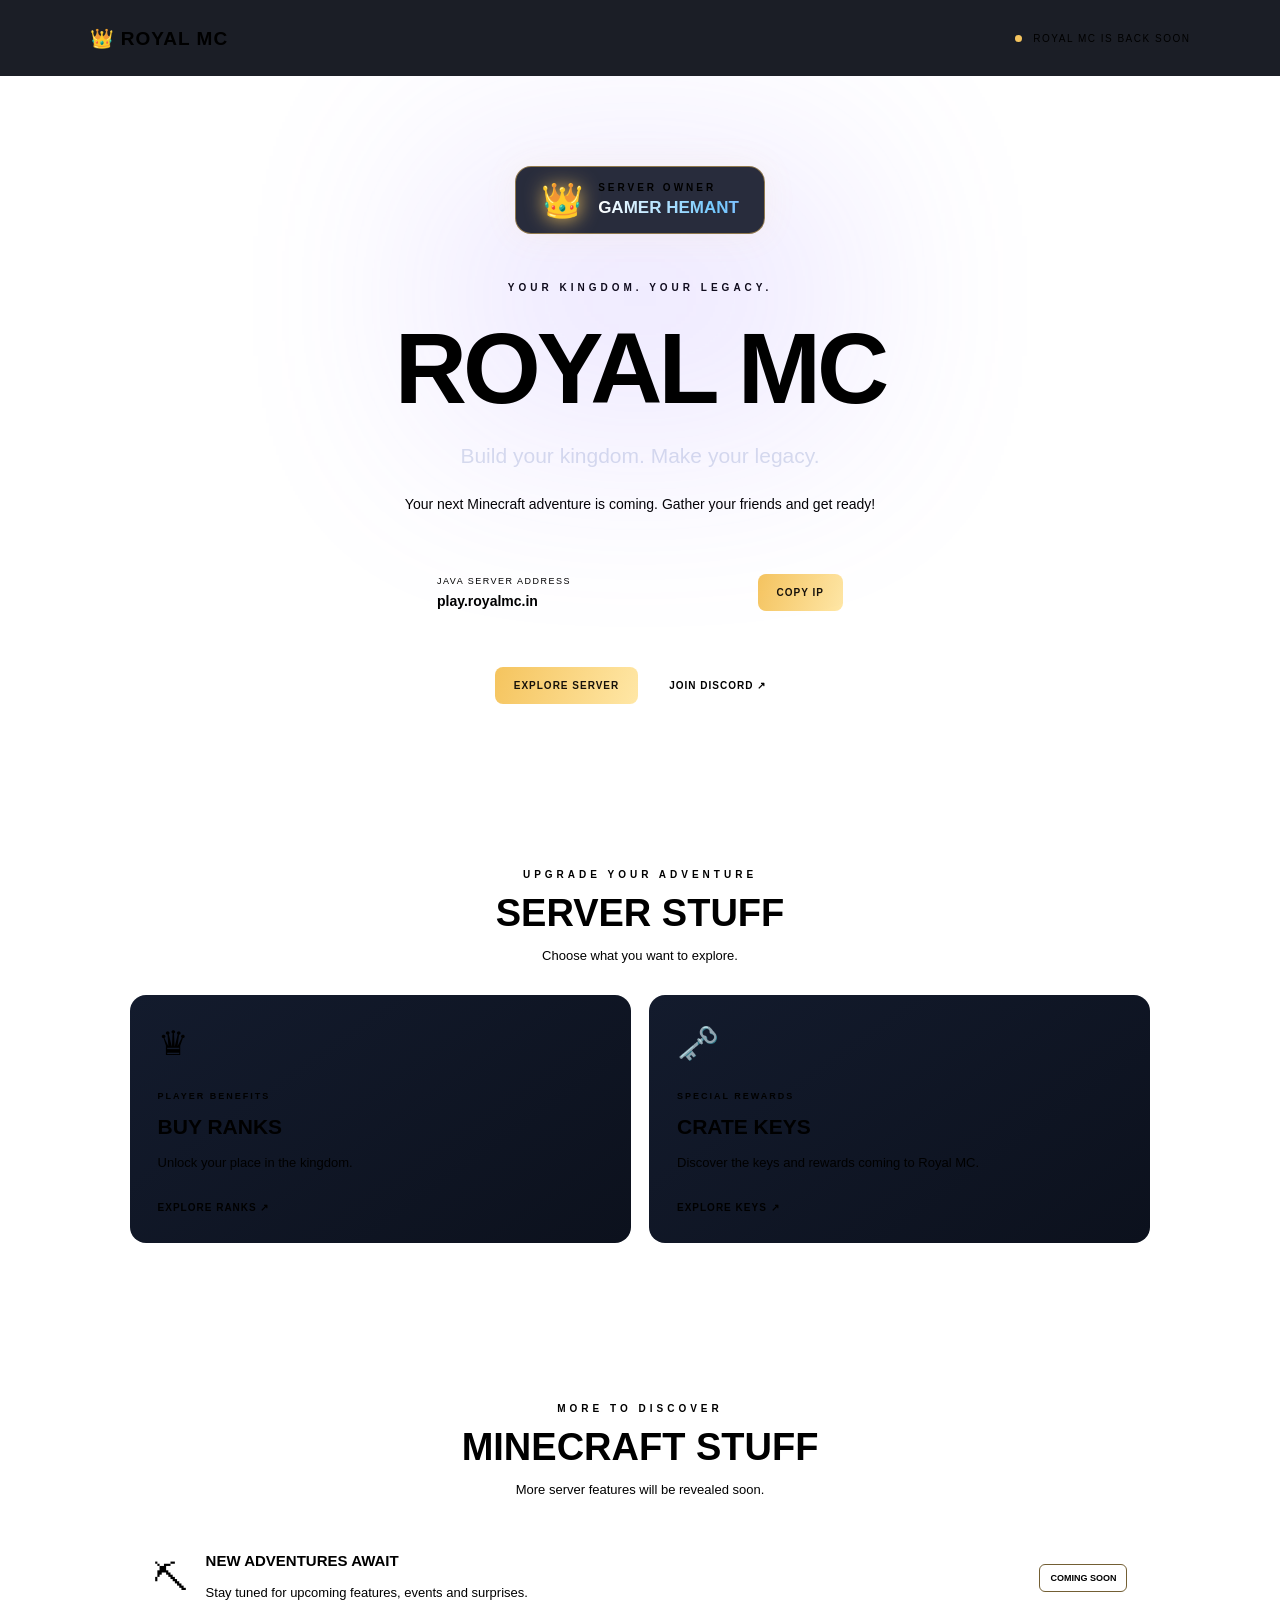
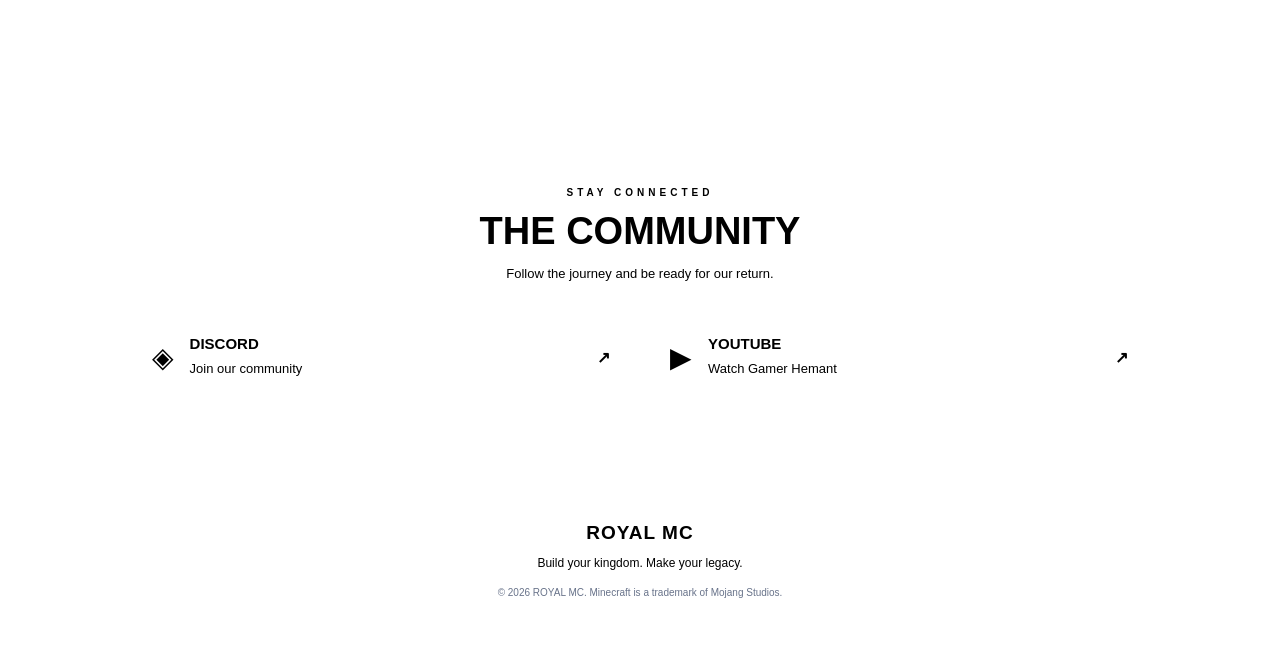
==== commit 2949add4: "Update index.html" ====
--- a/index.html
+++ b/index.html
@@ -1,4 +1,3 @@
-```html
 <!DOCTYPE html>
 <html lang="en">
 <head>
@@ -71,5 +70,5 @@
   <script src="script.js"></script>
 </body>
 </html>
-```
 
+
--- a/style.css
+++ b/style.css
@@ -1,192 +1,134 @@
-@import url('https://fonts.googleapis.com/css2?family=Orbitron:wght@500;700;800;900&family=Poppins:wght@400;500;600;700&display=swap');
+```css
+@import url('https://fonts.googleapis.com/css2?family=Orbitron:wght@400;500;600;700;800;900&family=Inter:wght@400;500;600;700;800&display=swap');
 
-* { box-sizing: border-box; margin: 0; padding: 0; }
+:root {
+  --bg: #080b14;
+  --panel: #101625;
+  --gold: #f5c45e;
+  --blue: #73caff;
+  --text: #f5f7ff;
+  --muted: #9ca8bf;
+  --border: rgba(255,255,255,.10);
+}
+* { box-sizing: border-box; }
 html { scroll-behavior: smooth; }
 body {
-  font-family: Poppins, sans-serif;
-  background: #07090d;
-  color: #f5f7fb;
-  line-height: 1.6;
+  margin: 0;
+  background: var(--bg);
+  color: var(--text);
+  font-family: Inter, sans-serif;
+  overflow-x: hidden;
 }
 a { color: inherit; text-decoration: none; }
-button { font: inherit; cursor: pointer; border: 0; }
-
-.navbar {
-  position: fixed; top: 0; width: 100%; z-index: 10;
-  display: flex; align-items: center; justify-content: space-between;
-  padding: 18px 6%;
-  background: rgba(7,9,13,.78);
-  backdrop-filter: blur(14px);
-  border-bottom: 1px solid rgba(255,255,255,.06);
+.topbar {
+  min-height: 76px; padding: 18px 7%;
+  display: flex; justify-content: space-between; align-items: center;
+  gap: 16px; border-bottom: 1px solid var(--border);
+  background: rgba(8,11,20,.92);
 }
-.logo, h1, h2, h3 { font-family: Orbitron, sans-serif; font-weight: 800; }
-.logo { font-size: 23px; letter-spacing: 1px; }
-.logo span, h1 span { color: #e6b84a; }
-nav { display: flex; gap: 28px; }
-nav a { color: #b8becb; font-size: 14px; transition: .25s; }
-nav a:hover { color: #fff; }
-.nav-btn, .primary, .rank-card button {
-  background: linear-gradient(135deg,#f0c45c,#b87816);
-  color: #101010;
-  font-weight: 800;
-  border-radius: 9px;
-  padding: 11px 18px;
+.brand { font: 800 19px Orbitron, sans-serif; letter-spacing: 1px; }
+.brand span, h1 span, h2 span { color: var(--gold); }
+.online-tag { color: var(--muted); font-size: 10px; letter-spacing: 1.5px; }
+.online-tag i { display: inline-block; width: 7px; height: 7px; background: #f5c45e; border-radius: 50%; margin-right: 7px; }
+.hero {
+  min-height: 640px; padding: 90px 20px 80px;
+  display: flex; flex-direction: column; align-items: center; text-align: center;
+  position: relative; overflow: hidden;
 }
-.hero {
-  min-height: 100vh; display: grid; place-items: center; text-align: center;
-  padding: 130px 20px 80px; position: relative; overflow: hidden;
-  background:
-    radial-gradient(circle at 50% 35%, rgba(210,160,50,.18), transparent 28%),
-    linear-gradient(180deg,#0a0d13 0%,#07090d 100%);
-}
-.hero:before {
-  content:""; position:absolute; inset:0; opacity:.12;
-  background-image: linear-gradient(rgba(255,255,255,.08) 1px,transparent 1px),
-                    linear-gradient(90deg,rgba(255,255,255,.08) 1px,transparent 1px);
-  background-size: 55px 55px;
-}
-.hero-content { position: relative; z-index: 1; max-width: 850px; }
-.status {
-  display:inline-flex; gap:9px; align-items:center; padding:7px 14px;
-  border:1px solid rgba(100,220,130,.3); border-radius:99px;
-  background:rgba(80,190,110,.08); color:#91e5a4; font-size:12px; font-weight:700;
-}
-.status span { width:8px; height:8px; border-radius:50%; background:#55dc75; box-shadow:0 0 14px #55dc75; }
-h1 { font-size: clamp(54px,11vw,115px); line-height:1.05; margin:22px 0 8px; letter-spacing:5px; }
-.tagline { font-family: Orbitron; font-size:clamp(16px,2.5vw,24px); color:#d7dbe3; }
-.subtext { max-width:650px; margin:15px auto 25px; color:#8e96a5; }
-.buttons { display:flex; justify-content:center; gap:12px; flex-wrap:wrap; }
-.primary { padding:14px 22px; }
-.secondary {
-  padding:13px 21px; border:1px solid #39404d; border-radius:9px;
-  background:#10141b; font-weight:700;
-}
-.server-ip {
-  margin:28px auto 0; width:max-content; max-width:90%;
-  padding:10px 17px; border:1px solid #282e38; border-radius:8px;
-  background:#0c1016; color:#e7eaf0; font-family:monospace;
-}
-.server-ip small { display:block; color:#7e8795; font-family:Poppins; font-size:11px; margin-top:2px; }
-.section { padding:95px 7%; }
-.alt { background:#0a0d12; }
-.section-title { text-align:center; margin-bottom:42px; }
-.section-title p { color:#d7a63e; font-size:12px; letter-spacing:3px; font-weight:700; }
-.section-title h2 { font-size:36px; margin-top:5px; }
-.cards, .rank-grid {
-  max-width:1100px; margin:auto; display:grid; grid-template-columns:repeat(3,1fr); gap:20px;
-}
-.card, .rank-card, .staff-card {
-  background:linear-gradient(145deg,#10141b,#0c0f14);
-  border:1px solid #202631; border-radius:16px; padding:30px;
-}
-.card { text-align:center; transition:.25s; }
-.card:hover { transform:translateY(-6px); border-color:#6e572b; }
-.icon { font-size:35px; margin-bottom:13px; }
-.card h3 { font-size:18px; margin-bottom:9px; }
-.card p { color:#8f98a7; font-size:14px; }
-.rank-card { position:relative; }
-.rank-card h3 { color:#e5e8ed; font-size:22px; }
-.rank-price { color:#d8ad52; font-weight:700; margin:12px 0; }
-.rank-card ul { list-style:none; color:#9199a6; font-size:14px; margin:18px 0; }
-.rank-card li { padding:6px 0; border-bottom:1px solid #1c222b; }
-.rank-card button { width:100%; margin-top:8px; }
-.featured { border-color:#9c742d; box-shadow:0 0 35px rgba(190,140,45,.08); }
-.badge { position:absolute; top:15px; right:15px; font-size:10px; padding:4px 8px; border-radius:20px; background:#d3a13e; color:#17130b; font-weight:800; }
-.rules { max-width:850px; margin:auto; }
-.rules div { display:flex; align-items:center; gap:20px; padding:19px 0; border-bottom:1px solid #1d232c; }
-.rules b { color:#d8ad52; font-family:Orbitron; min-width:35px; }
-.rules span { color:#b8bec8; }
-.staff-card { max-width:350px; margin:auto; text-align:center; }
-.crown { font-size:45px; color:#dfb24e; }
-.staff-card h3 { margin:10px 0 4px; }
-.staff-card p { color:#858e9d; font-size:12px; }
-.join-section {
-  text-align:center; padding:100px 20px;
-  background:radial-gradient(circle,rgba(180,130,40,.13),transparent 55%);
-}
-.join-section h2 { font-size:42px; }
-.join-section p { color:#8e96a5; margin:8px 0 24px; }
-.big { font-size:15px; }
-.copied { color:#76db8d !important; min-height:24px; }
-footer {
-  padding:28px 7%; border-top:1px solid #1b2028; display:flex;
-  justify-content:space-between; align-items:center; gap:20px; flex-wrap:wrap;
-}
-footer p, .footer-links { color:#6f7784; font-size:12px; }
-.footer-links { display:flex; gap:18px; }
-@media(max-width:800px) {
-  nav { display:none; }
-  .cards, .rank-grid { grid-template-columns:1fr; max-width:500px; }
-  .navbar { padding:15px 5%; }
-  .section { padding:75px 5%; }
-  h1 { letter-spacing:2px; }
-  footer { justify-content:center; text-align:center; }
+.hero-glow {
+  position: absolute; width: 420px; height: 300px; top: 70px;
+  background: #8c6aff; opacity: .14; filter: blur(100px); pointer-events: none;
 }
 .owner-badge {
-  display: inline-flex;
-  align-items: center;
-  gap: 16px;
-  margin: 18px 0 24px;
-  padding: 14px 26px;
-  border: 1px solid rgba(90, 130, 255, 0.65);
-  border-radius: 60px;
-  background: linear-gradient(135deg, #10172e, #17152f, #0a1b30);
-  box-shadow: 0 0 25px rgba(75, 100, 255, 0.25);
-  animation: ownerFloat 3s ease-in-out infinite;
+  position: relative; display: inline-flex; align-items: center; gap: 15px;
+  padding: 13px 25px; border: 1px solid rgba(245,196,94,.5);
+  border-radius: 16px; background: rgba(18,23,39,.9);
+  animation: float 3s ease-in-out infinite;
+  box-shadow: 0 0 35px rgba(245,196,94,.08);
 }
+.crown { font-size: 34px; filter: drop-shadow(0 0 10px #f5c45e); }
+.owner-badge div { display: flex; flex-direction: column; gap: 5px; text-align: left; }
+.owner-badge small { color: var(--gold); font-size: 10px; letter-spacing: 3px; font-weight: 800; }
+.owner-badge strong {
+  font: 800 17px Orbitron, sans-serif;
+  background: linear-gradient(90deg,#fff,#73caff,#b9a2ff,#fff);
+  background-size: 250% auto; color: transparent; background-clip: text;
+  -webkit-background-clip: text; animation: gradient 4s linear infinite;
+}
+.eyebrow { font-size: 10px; letter-spacing: 4px; font-weight: 800; color: var(--blue); }
+.hero .eyebrow { margin-top: 48px; }
+h1 { position: relative; margin: 8px 0; font: 900 clamp(48px,10vw,100px) Orbitron,sans-serif; letter-spacing: -4px; }
+.tagline { font-size: clamp(16px,3vw,21px); color: #d8deed; margin: 10px 0; }
+.intro { max-width: 490px; color: var(--muted); line-height: 1.8; font-size: 14px; }
+.server-box {
+  display: flex; align-items: center; justify-content: space-between; gap: 24px;
+  width: min(100%,440px); padding: 17px; margin-top: 26px;
+  border: 1px solid var(--border); border-radius: 14px;
+  background: rgba(255,255,255,.035); text-align: left;
+}
+.server-box div { display: flex; flex-direction: column; gap: 7px; min-width: 0; }
+.server-box small { font-size: 9px; letter-spacing: 1.5px; color: var(--muted); }
+.server-box strong { overflow-wrap: anywhere; font: 700 14px Orbitron,sans-serif; }
+.primary-btn, .outline-btn {
+  display: inline-flex; justify-content: center; align-items: center;
+  border-radius: 8px; padding: 13px 19px; font-size: 10px;
+  letter-spacing: 1px; font-weight: 800; cursor: pointer; transition: .2s;
+}
+.primary-btn { background: linear-gradient(110deg,#f5c45e,#ffe7a6); color: #17120a; border: 0; }
+.primary-btn:hover, .outline-btn:hover, .category-card:hover, .social-card:hover { transform: translateY(-4px); }
+.outline-btn { border: 1px solid var(--border); background: rgba(255,255,255,.04); }
+.copy-message { min-height: 15px; margin: 9px 0 0; color: var(--gold); font-size: 12px; }
+.hero-links { display: flex; flex-wrap: wrap; justify-content: center; gap: 12px; margin-top: 15px; }
+.category-section { padding: 75px 7%; max-width: 1200px; margin: auto; }
+.section-heading { text-align: center; margin-bottom: 32px; }
+.section-heading .eyebrow { margin-bottom: 12px; }
+h2 { font: 800 clamp(25px,5vw,38px) Orbitron,sans-serif; margin: 0 0 12px; }
+.section-heading > p:last-child { color: var(--muted); font-size: 13px; }
+.category-grid { display: grid; grid-template-columns: repeat(2,minmax(0,1fr)); gap: 18px; }
+.category-card {
+  padding: 28px; border: 1px solid var(--border); border-radius: 16px;
+  background: linear-gradient(145deg,#131b2d,#0c111d);
+  transition: transform .25s,border-color .25s;
+}
+.category-card:hover { border-color: rgba(245,196,94,.55); }
+.card-icon { font-size: 34px; color: var(--gold); margin-bottom: 22px; }
+.card-label { color: var(--blue); font-size: 9px; font-weight: 800; letter-spacing: 2px; }
+.category-card h3 { font: 800 21px Orbitron,sans-serif; margin: 12px 0; }
+.category-card p, .feature-card p, .social-card p { color: var(--muted); font-size: 13px; line-height: 1.7; }
+.card-link { display: inline-block; margin-top: 15px; color: var(--gold); font-size: 10px; font-weight: 800; letter-spacing: 1px; }
+.feature-card {
+  display: flex; align-items: center; gap: 18px; padding: 23px;
+  border: 1px solid var(--border); border-radius: 14px; background: var(--panel);
+}
+.feature-icon { font-size: 35px; }
+.feature-card h3 { font: 700 15px Orbitron,sans-serif; margin: 0; }
+.feature-card p { margin-bottom: 0; }
+.coming { margin-left: auto; flex-shrink: 0; padding: 8px 10px; border: 1px solid #735f34; border-radius: 6px; color: var(--gold); font-size: 9px; font-weight: 800; }
+.social-grid { display: grid; grid-template-columns: repeat(2,minmax(0,1fr)); gap: 16px; }
+.social-card { display: flex; align-items: center; gap: 16px; padding: 22px; background: var(--panel); border: 1px solid var(--border); border-radius: 14px; transition: transform .2s; }
+.social-card > span { font-size: 28px; color: var(--blue); }
+.social-card h3 { font: 700 15px Orbitron,sans-serif; margin: 0; }
+.social-card p { margin: 6px 0 0; }
+.social-card b { margin-left: auto; color: var(--gold); }
+footer { text-align: center; padding: 45px 20px; border-top: 1px solid var(--border); }
+footer p { color: var(--muted); font-size: 12px; }
+footer small { color: #68738a; font-size: 10px; }
+@keyframes float { 0%,100% { transform: translateY(0); } 50% { transform: translateY(-6px); } }
+@keyframes gradient { to { background-position: 250% center; } }
+@media(max-width:600px) {
+  .topbar { padding: 17px 5%; align-items: flex-start; flex-direction: column; }
+  .hero { padding: 65px 18px; min-height: auto; }
+  h1 { letter-spacing: -2px; }
+  .owner-badge { padding: 12px 17px; gap: 11px; }
+  .owner-badge strong { font-size: 14px; }
+  .server-box { gap: 10px; padding: 13px; }
+  .server-box strong { font-size: 11px; }
+  .server-box .primary-btn { padding: 12px; }
+  .category-section { padding: 55px 18px; }
+  .category-grid, .social-grid { grid-template-columns: 1fr; }
+  .category-card { padding: 23px; }
+  .feature-card { flex-wrap: wrap; }
+  .coming { margin-left: 0; }
+}
+```
 
-.owner-crown {
-  font-size: 36px;
-  filter: drop-shadow(0 0 8px #ffbf36);
-  animation: crownGlow 2s ease-in-out infinite alternate;
-}
-
-.owner-info {
-  display: flex;
-  flex-direction: column;
-  gap: 4px;
-  text-align: left;
-}
-
-.owner-title {
-  font-size: 12px;
-  font-weight: 800;
-  letter-spacing: 5px;
-  color: #ffc64b;
-}
-
-.owner-name {
-  font-size: 22px;
-  font-weight: 900;
-  background: linear-gradient(90deg, #fff, #65dcff, #8d72ff, #fff);
-  background-size: 250% auto;
-  -webkit-background-clip: text;
-  background-clip: text;
-  color: transparent;
-  animation: ownerGradient 4s linear infinite;
-}
-
-@keyframes ownerFloat {
-  0%, 100% { transform: translateY(0); }
-  50% { transform: translateY(-8px); }
-}
-
-@keyframes ownerGradient {
-  to { background-position: 250% center; }
-}
-
-@keyframes crownGlow {
-  from { transform: scale(1); }
-  to { transform: scale(1.12); }
-}
-
-@media (max-width: 480px) {
-  .owner-badge {
-    gap: 12px;
-    padding: 12px 20px;
-  }
-
-  .owner-name {
-    font-size: 19px;
-  }
-}
